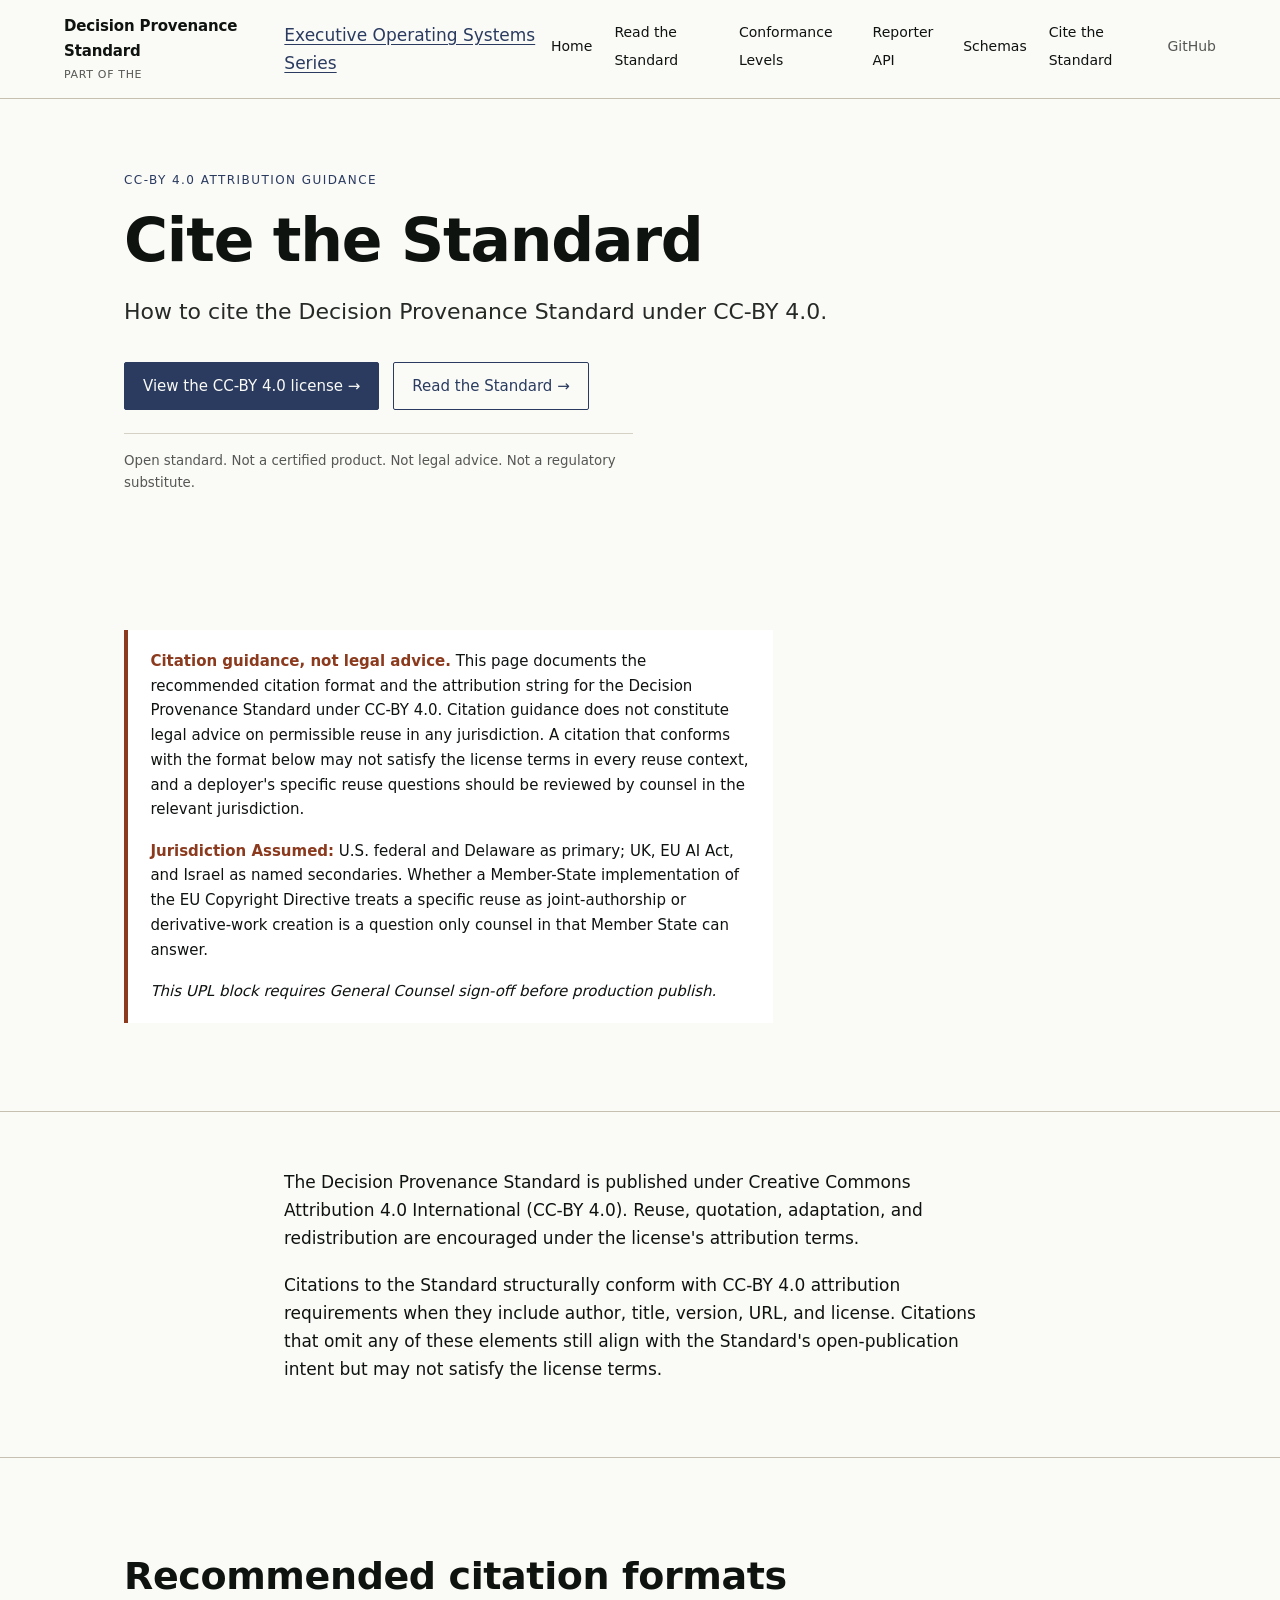
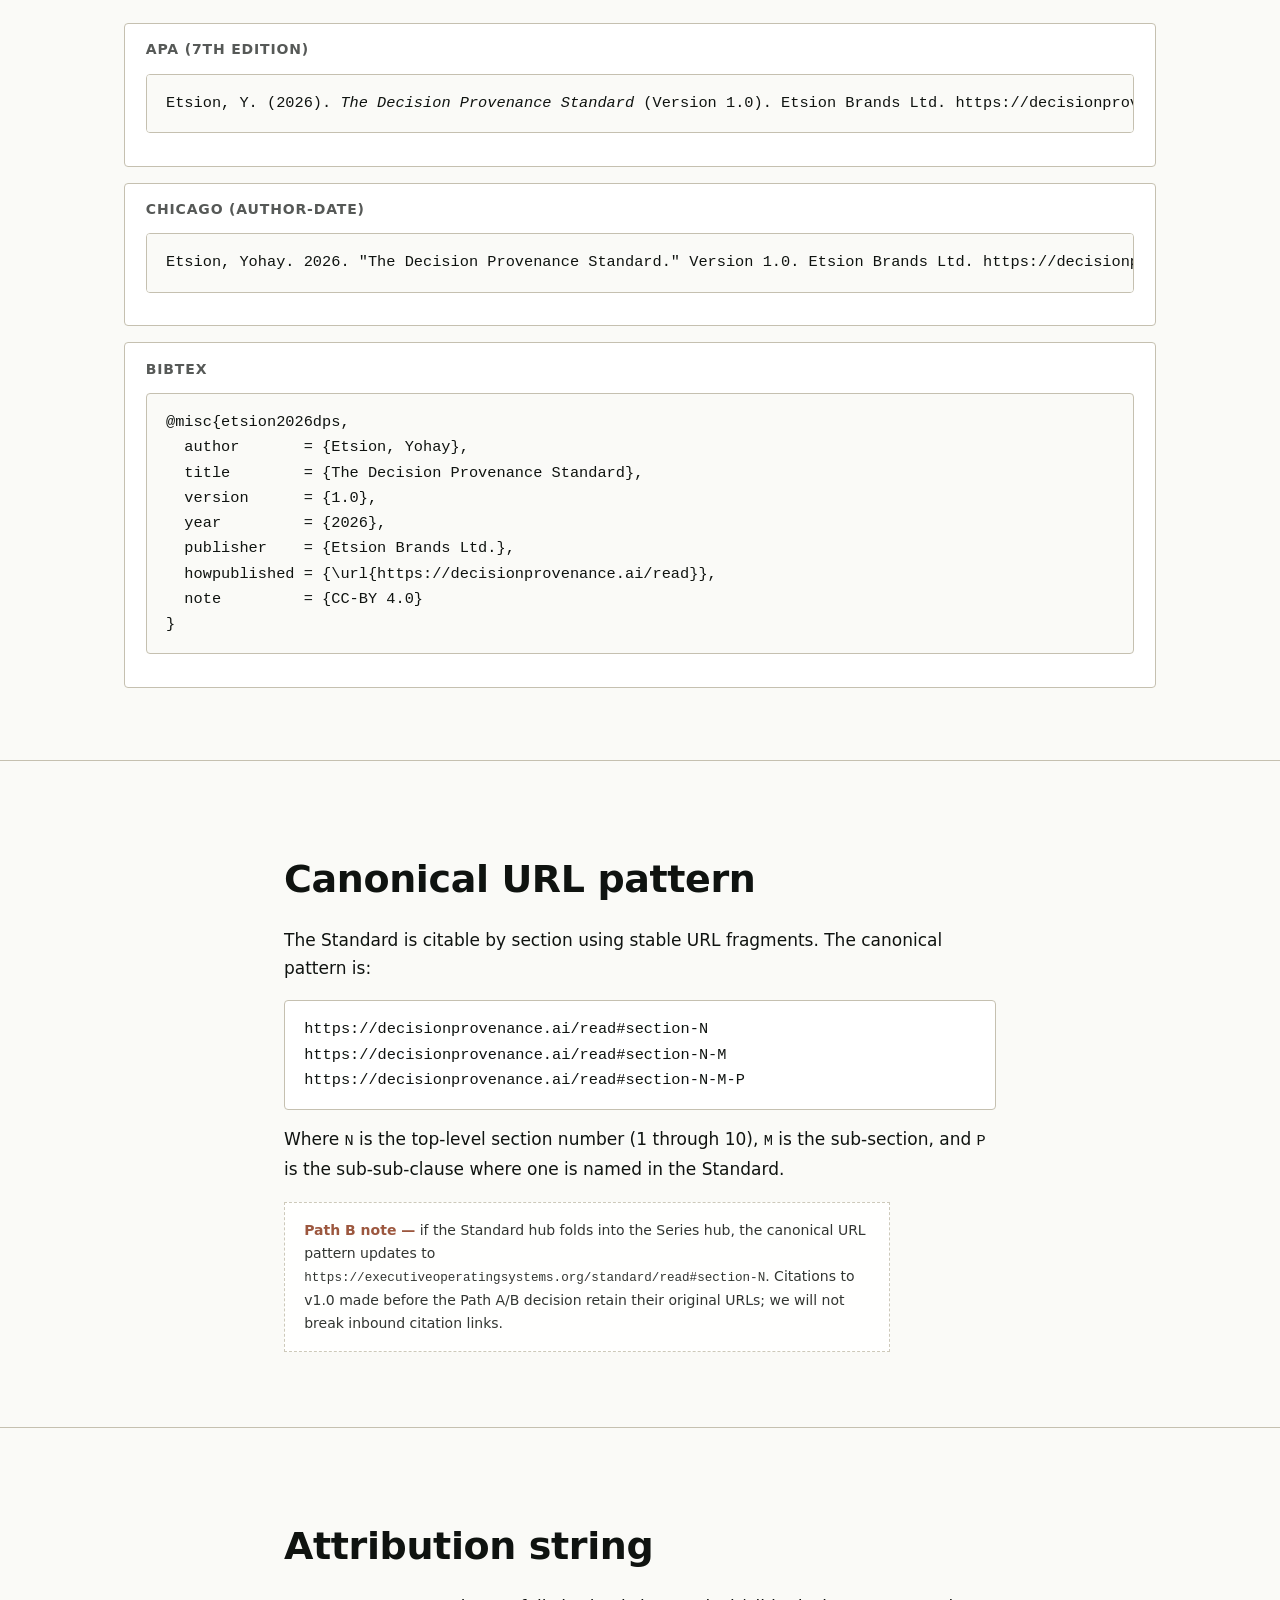
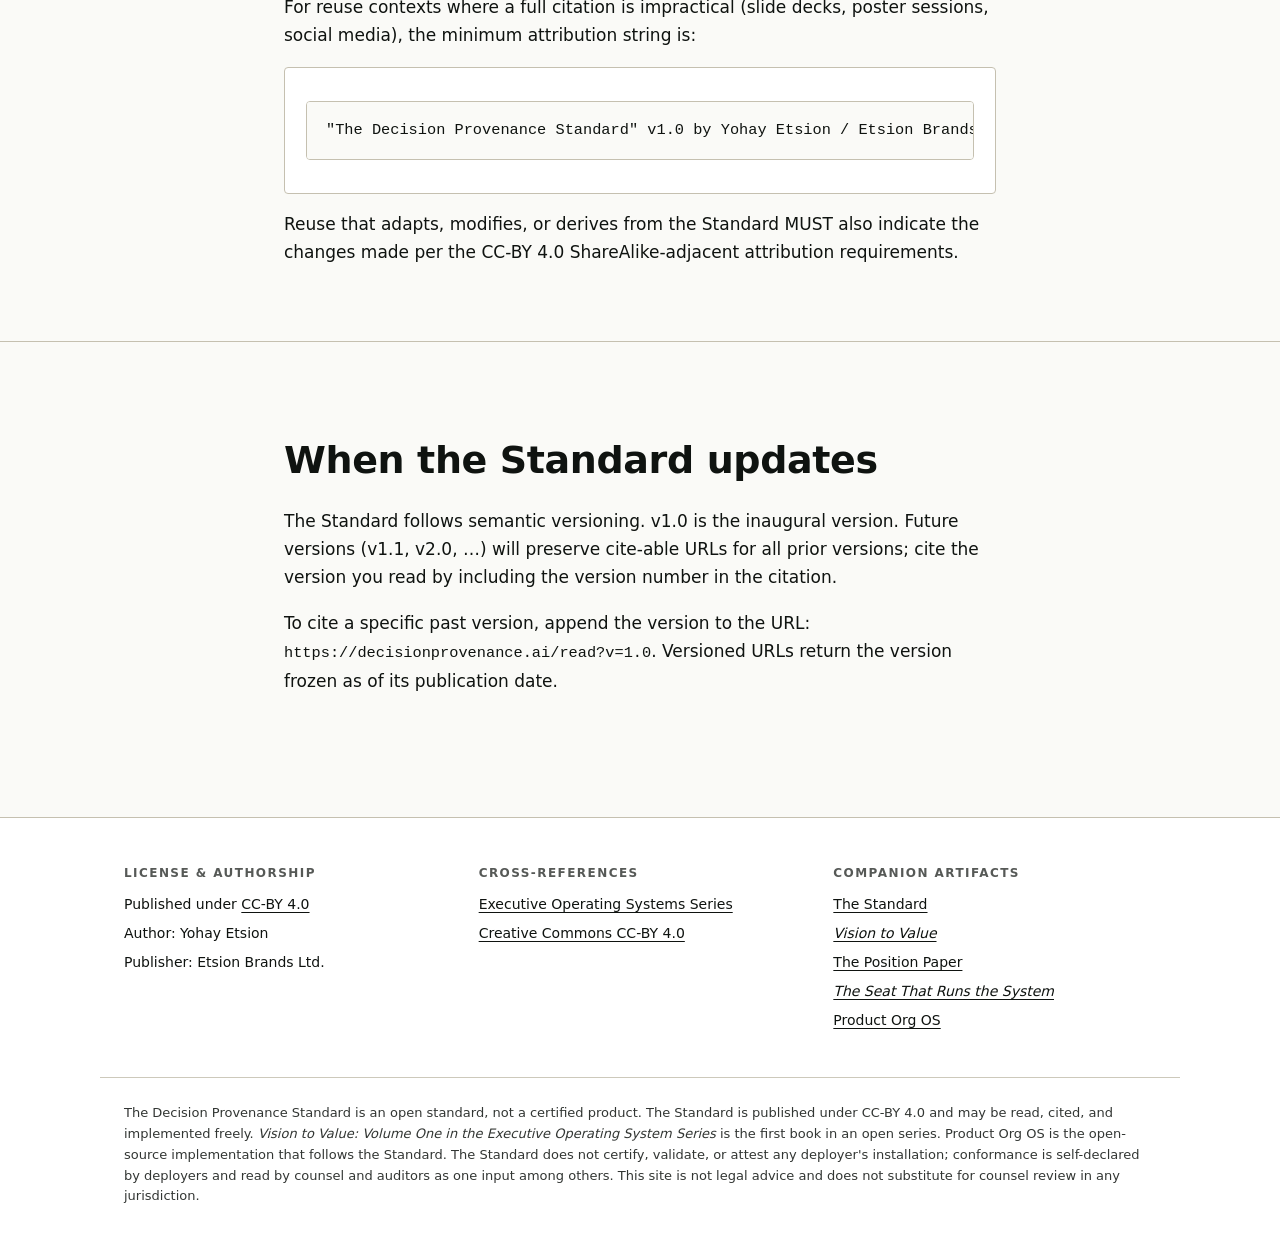
==== cite.html @ 7a7ec43e "F.2 draft v1 — Wave 2 build for HTML-draft-review gate" ====
<!doctype html>
<html lang="en">
<head>
<meta charset="utf-8">
<meta name="viewport" content="width=device-width,initial-scale=1">
<title>Cite the Standard &mdash; Decision Provenance Standard</title>
<meta name="description" content="How to cite the Decision Provenance Standard under CC-BY 4.0.">
<link rel="stylesheet" href="css/design-system.css">
</head>
<body data-site="f2" class="no-js">
<script>document.body.classList.remove('no-js');</script>

<nav class="topnav" aria-label="Primary">
  <div class="topnav__inner">
    <a class="topnav__brand" href="./index.html">
      <strong>Decision Provenance Standard</strong>
      <span class="sister-rule">Part of the <a href="https://yohayetsion.github.io/eos-draft/index.html">Executive Operating Systems Series</a></span>
    </a>
    <button class="topnav__toggle" aria-expanded="false" aria-controls="navlist" onclick="document.getElementById('navlist').classList.toggle('is-open');this.setAttribute('aria-expanded',this.getAttribute('aria-expanded')==='true'?'false':'true');">Menu</button>
    <ul class="topnav__list" id="navlist">
      <li><a href="./index.html">Home</a></li>
      <li><a href="./read.html">Read the Standard</a></li>
      <li><a href="./conformance-levels.html">Conformance Levels</a></li>
      <li><a href="./reporter-api.html">Reporter API</a></li>
      <li><a href="./schemas.html">Schemas</a></li>
      <li><a href="./cite.html">Cite the Standard</a></li>
      <li class="gh"><a href="https://github.com/yohayetsion/product-org-os" rel="noopener" target="_blank">GitHub</a></li>
    </ul>
  </div>
</nav>

<header class="hero">
  <div class="container">
    <div class="hero__kicker">CC-BY 4.0 attribution guidance</div>
    <h1>Cite the Standard</h1>
    <p class="hero__sub">How to cite the Decision Provenance Standard under CC-BY 4.0.</p>
    <div class="hero__cta">
      <a class="btn" href="https://creativecommons.org/licenses/by/4.0/" rel="license noopener" target="_blank">View the CC-BY 4.0 license &rarr;</a>
      <a class="btn btn--ghost" href="./read.html">Read the Standard &rarr;</a>
    </div>
    <p class="hero__adjacency">Open standard. Not a certified product. Not legal advice. Not a regulatory substitute.</p>
  </div>
</header>

<section>
  <div class="container">
    <div class="upl-block">
      <p><strong>Citation guidance, not legal advice.</strong> This page documents the recommended citation format and the attribution string for the Decision Provenance Standard under CC-BY 4.0. Citation guidance does not constitute legal advice on permissible reuse in any jurisdiction. A citation that conforms with the format below may not satisfy the license terms in every reuse context, and a deployer's specific reuse questions should be reviewed by counsel in the relevant jurisdiction.</p>
      <p><strong>Jurisdiction Assumed:</strong> U.S. federal and Delaware as primary; UK, EU AI Act, and Israel as named secondaries. Whether a Member-State implementation of the EU Copyright Directive treats a specific reuse as joint-authorship or derivative-work creation is a question only counsel in that Member State can answer.</p>
      <p><em>This UPL block requires General Counsel sign-off before production publish.</em></p>
    </div>
  </div>
</section>

<section>
  <div class="container container--narrow">
    <p>The Decision Provenance Standard is published under Creative Commons Attribution 4.0 International (CC-BY 4.0). Reuse, quotation, adaptation, and redistribution are encouraged under the license's attribution terms.</p>
    <p>Citations to the Standard structurally conform with CC-BY 4.0 attribution requirements when they include author, title, version, URL, and license. Citations that omit any of these elements still align with the Standard's open-publication intent but may not satisfy the license terms.</p>
  </div>
</section>

<section>
  <div class="container">
    <h2>Recommended citation formats</h2>

    <div class="cite-block">
      <h4>APA (7th edition)</h4>
      <pre>Etsion, Y. (2026). <em>The Decision Provenance Standard</em> (Version 1.0). Etsion Brands Ltd. https://decisionprovenance.ai/read</pre>
    </div>

    <div class="cite-block">
      <h4>Chicago (Author-Date)</h4>
      <pre>Etsion, Yohay. 2026. "The Decision Provenance Standard." Version 1.0. Etsion Brands Ltd. https://decisionprovenance.ai/read.</pre>
    </div>

    <div class="cite-block">
      <h4>BibTeX</h4>
      <pre>@misc{etsion2026dps,
  author       = {Etsion, Yohay},
  title        = {The Decision Provenance Standard},
  version      = {1.0},
  year         = {2026},
  publisher    = {Etsion Brands Ltd.},
  howpublished = {\url{https://decisionprovenance.ai/read}},
  note         = {CC-BY 4.0}
}</pre>
    </div>
  </div>
</section>

<section>
  <div class="container container--narrow">
    <h2>Canonical URL pattern</h2>
    <p>The Standard is citable by section using stable URL fragments. The canonical pattern is:</p>
    <pre class="mono">https://decisionprovenance.ai/read#section-N
https://decisionprovenance.ai/read#section-N-M
https://decisionprovenance.ai/read#section-N-M-P</pre>
    <p>Where <span class="mono">N</span> is the top-level section number (1 through 10), <span class="mono">M</span> is the sub-section, and <span class="mono">P</span> is the sub-sub-clause where one is named in the Standard.</p>
    <p class="placeholder"><strong>Path B note &mdash;</strong> if the Standard hub folds into the Series hub, the canonical URL pattern updates to <span class="mono">https://executiveoperatingsystems.org/standard/read#section-N</span>. Citations to v1.0 made before the Path A/B decision retain their original URLs; we will not break inbound citation links.</p>
  </div>
</section>

<section>
  <div class="container container--narrow">
    <h2>Attribution string</h2>
    <p>For reuse contexts where a full citation is impractical (slide decks, poster sessions, social media), the minimum attribution string is:</p>
    <div class="cite-block">
      <pre>"The Decision Provenance Standard" v1.0 by Yohay Etsion / Etsion Brands Ltd., licensed under CC-BY 4.0. https://decisionprovenance.ai/read</pre>
    </div>
    <p>Reuse that adapts, modifies, or derives from the Standard MUST also indicate the changes made per the CC-BY 4.0 ShareAlike-adjacent attribution requirements.</p>
  </div>
</section>

<section>
  <div class="container container--narrow">
    <h2>When the Standard updates</h2>
    <p>The Standard follows semantic versioning. v1.0 is the inaugural version. Future versions (v1.1, v2.0, &hellip;) will preserve cite-able URLs for all prior versions; cite the version you read by including the version number in the citation.</p>
    <p>To cite a specific past version, append the version to the URL: <span class="mono">https://decisionprovenance.ai/read?v=1.0</span>. Versioned URLs return the version frozen as of its publication date.</p>
  </div>
</section>

<footer class="footer">
  <div class="footer__cols">
    <div>
      <h4>License &amp; Authorship</h4>
      <ul>
        <li>Published under <a href="https://creativecommons.org/licenses/by/4.0/" rel="license noopener" target="_blank">CC-BY 4.0</a></li>
        <li>Author: Yohay Etsion</li>
        <li>Publisher: Etsion Brands Ltd.</li>
      </ul>
    </div>
    <div>
      <h4>Cross-References</h4>
      <ul>
        <li><a href="https://yohayetsion.github.io/eos-draft/index.html">Executive Operating Systems Series</a></li>
        <li><a href="https://creativecommons.org/licenses/by/4.0/" rel="license noopener" target="_blank">Creative Commons CC-BY 4.0</a></li>
      </ul>
    </div>
    <div>
      <h4>Companion Artifacts</h4>
      <ul>
        <li><a href="./read.html">The Standard</a></li>
        <li><a href="https://yohayetsion.github.io/eos-draft/volume-one.html"><em class="title">Vision to Value</em></a></li>
        <li><a href="https://yohayetsion.github.io/eos-draft/position-paper.html">The Position Paper</a></li>
        <li><a href="https://yohayetsion.github.io/eos-draft/manifesto.html"><em class="title">The Seat That Runs the System</em></a></li>
        <li><a href="https://yohayetsion.github.io/eos-draft/the-os.html">Product Org OS</a></li>
      </ul>
    </div>
  </div>
  <p class="footer__boilerplate">
    The Decision Provenance Standard is an open standard, not a certified product. The Standard is published under CC-BY 4.0 and may be read, cited, and implemented freely. <em class="title">Vision to Value: Volume One in the Executive Operating System Series</em> is the first book in an open series. Product Org OS is the open-source implementation that follows the Standard. The Standard does not certify, validate, or attest any deployer's installation; conformance is self-declared by deployers and read by counsel and auditors as one input among others. This site is not legal advice and does not substitute for counsel review in any jurisdiction.
  </p>
</footer>

</body>
</html>
---- css/design-system.css ----
/* =========================================================================
   Executive Operating Systems Series + Decision Provenance Standard
   Shared Design System — F.1 (Series hub) + F.2 (Standard hub)
   Version: v1 draft (2026-04-30)
   Owner: Frontend Dev / Design Director
   Locked spec: F.1-F.2-page-copy-framework-2026-04-30.md §1
   ========================================================================= */

/* ----- 1. Reset + base ---------------------------------------------------- */
*, *::before, *::after { box-sizing: border-box; }
html { -webkit-text-size-adjust: 100%; scroll-behavior: smooth; }
body {
  margin: 0;
  font-family: "Inter", "Helvetica Neue", system-ui, -apple-system, sans-serif;
  font-size: 17px;
  line-height: 1.65;
  color: var(--ink);
  background: var(--bg);
  -webkit-font-smoothing: antialiased;
  -moz-osx-font-smoothing: grayscale;
}
img { max-width: 100%; height: auto; display: block; }
a { color: var(--accent); text-decoration: underline; text-underline-offset: 3px; }
a:hover { text-decoration-thickness: 2px; }
hr { border: 0; border-top: 1px solid var(--muted); margin: 2.5rem 0; }

/* ----- 2. Tokens ---------------------------------------------------------- */
:root {
  --bg: #FAFAF7;
  --ink: #0F1310;
  --muted: #C5C0B0;
  --warning: #8B3A1E;
  --accent: #1F4D3A;       /* F.1 default — slate green */
  --accent-soft: #1F4D3A14; /* 8% */
  --max-measure: 68ch;
}
body[data-site="f2"] {
  --accent: #2A3B5F;       /* F.2 — slate blue */
  --accent-soft: #2A3B5F14;
}

/* ----- 3. Typography ------------------------------------------------------ */
h1, h2, h3, h4 { font-weight: 600; letter-spacing: -0.01em; line-height: 1.2; margin: 0 0 0.6em; }
h1 { font-size: clamp(36px, 5vw, 60px); letter-spacing: -0.02em; }
h2 { font-size: clamp(28px, 3.4vw, 38px); margin-top: 2.5rem; }
h3 { font-size: clamp(20px, 2vw, 24px); margin-top: 1.8rem; }
p  { max-width: var(--max-measure); margin: 0 0 1.1em; }
small { font-size: 0.85em; }
code, pre, .mono {
  font-family: "JetBrains Mono", "IBM Plex Mono", ui-monospace, SFMono-Regular, monospace;
  font-size: 0.9em;
}
pre {
  background: #FFFFFF;
  border: 1px solid var(--muted);
  padding: 1rem 1.2rem;
  overflow-x: auto;
  border-radius: 4px;
}
em.title { font-style: italic; }

/* ----- 4. Layout ---------------------------------------------------------- */
.container { width: 100%; max-width: 1080px; margin: 0 auto; padding: 0 24px; }
.container--narrow { max-width: 760px; }
section { padding: 3.5rem 0; border-bottom: 1px solid var(--muted); }
section:last-of-type { border-bottom: 0; }

/* ----- 5. Top nav --------------------------------------------------------- */
.topnav {
  position: sticky; top: 0; z-index: 50;
  background: var(--bg);
  border-bottom: 1px solid var(--muted);
}
.topnav__inner {
  display: flex; align-items: center; justify-content: space-between;
  padding: 14px 24px; max-width: 1200px; margin: 0 auto;
}
.topnav__brand {
  display: flex; flex-direction: column; gap: 2px;
  text-decoration: none; color: var(--ink);
}
.topnav__brand strong { font-size: 15px; letter-spacing: -0.01em; }
.topnav__brand .sister-rule {
  font-size: 11px; color: var(--ink); opacity: 0.7;
  text-transform: uppercase; letter-spacing: 0.06em;
}
.topnav__brand .sister-rule a { color: inherit; text-decoration: none; border-bottom: 1px dotted var(--muted); }
.topnav__list { display: flex; gap: 22px; align-items: center; list-style: none; margin: 0; padding: 0; }
.topnav__list a { color: var(--ink); text-decoration: none; font-size: 14px; }
.topnav__list a:hover { color: var(--accent); }
.topnav__list .gh { font-size: 12px; opacity: 0.7; }
.topnav__toggle { display: none; background: none; border: 1px solid var(--muted); padding: 6px 10px; font: inherit; cursor: pointer; }
@media (max-width: 768px) {
  .topnav__list { display: none; flex-direction: column; gap: 14px; padding: 14px 24px; background: var(--bg); border-top: 1px solid var(--muted); width: 100%; }
  .topnav__list.is-open { display: flex; }
  .topnav__toggle { display: block; }
  .topnav__inner { flex-wrap: wrap; }
}

/* ----- 6. Hero ------------------------------------------------------------ */
.hero { padding: 4.5rem 0 3rem; }
.hero__kicker { font-size: 12px; letter-spacing: 0.12em; text-transform: uppercase; color: var(--accent); margin-bottom: 14px; }
.hero h1 { margin-bottom: 18px; }
.hero__sub { font-size: clamp(18px, 2vw, 22px); max-width: 56ch; color: var(--ink); opacity: 0.9; margin-bottom: 1.4em; }
.hero__adjacency {
  font-size: 10pt;
  color: var(--ink);
  opacity: 0.7;
  margin: 1.4rem 0 0;
  padding-top: 1rem;
  border-top: 1px solid var(--muted);
  max-width: 60ch;
}
.hero__cta { display: flex; flex-wrap: wrap; gap: 14px; margin-top: 1.6rem; }

/* ----- 7. Buttons --------------------------------------------------------- */
.btn {
  display: inline-flex; align-items: center; gap: 8px;
  padding: 11px 18px;
  font-size: 15px; font-weight: 500;
  text-decoration: none;
  border-radius: 2px;
  border: 1px solid var(--accent);
  background: var(--accent);
  color: var(--bg);
}
.btn:hover { filter: brightness(1.1); }
.btn--ghost { background: transparent; color: var(--accent); }
.btn--ghost:hover { background: var(--accent-soft); }

/* ----- 8. Cards / grids --------------------------------------------------- */
.card-grid { display: grid; grid-template-columns: repeat(auto-fit, minmax(260px, 1fr)); gap: 18px; }
.card {
  border: 1px solid var(--muted);
  background: #FFFFFF;
  padding: 22px 22px 24px;
  border-radius: 4px;
  display: flex; flex-direction: column; gap: 8px;
}
.card h3 { margin-top: 0; }
.card p { margin: 0; font-size: 15px; opacity: 0.9; }
.card a { font-size: 14px; margin-top: auto; padding-top: 8px; }

/* ----- 9. UPL block (page-specific, F.2 GC sign-off surfaces) ------------- */
.upl-block {
  border-left: 4px solid var(--warning);
  background: #FFFFFF;
  padding: 1.2rem 1.4rem;
  margin: 2rem 0;
  font-size: 15px;
  max-width: var(--max-measure);
}
.upl-block strong { color: var(--warning); }
.upl-block p:last-child { margin-bottom: 0; }

/* ----- 10. Two-column block ---------------------------------------------- */
.cols2 { display: grid; grid-template-columns: 1fr 1fr; gap: 32px; }
@media (max-width: 768px) { .cols2 { grid-template-columns: 1fr; } }

/* ----- 11. TOC sidebar (F.2 /read) --------------------------------------- */
.with-toc { display: grid; grid-template-columns: 240px 1fr; gap: 48px; align-items: start; }
.toc { position: sticky; top: 80px; font-size: 14px; max-height: calc(100vh - 100px); overflow-y: auto; }
.toc h4 { font-size: 12px; letter-spacing: 0.12em; text-transform: uppercase; opacity: 0.7; margin-bottom: 10px; }
.toc ul { list-style: none; padding: 0; margin: 0; }
.toc li { margin-bottom: 6px; }
.toc a { color: var(--ink); text-decoration: none; opacity: 0.85; }
.toc a:hover { color: var(--accent); }
@media (max-width: 1024px) {
  .with-toc { grid-template-columns: 1fr; }
  .toc { position: static; max-height: none; border-bottom: 1px solid var(--muted); padding-bottom: 1rem; margin-bottom: 1.5rem; }
}

/* ----- 12. Schema / API blocks ------------------------------------------- */
.schema-card { border: 1px solid var(--muted); background: #FFFFFF; padding: 18px 20px; margin-bottom: 14px; border-radius: 4px; }
.schema-card h3 { margin-top: 0; }
.schema-card .meta { font-size: 13px; opacity: 0.75; margin-bottom: 8px; }
.schema-card details { margin-top: 10px; }
.schema-card summary { cursor: pointer; font-size: 14px; }

/* ----- 13. Citation block ------------------------------------------------ */
.cite-block {
  background: #FFFFFF;
  border: 1px solid var(--muted);
  padding: 1.1rem 1.3rem;
  border-radius: 4px;
  margin: 1rem 0;
}
.cite-block h4 { margin-top: 0; font-size: 14px; letter-spacing: 0.06em; text-transform: uppercase; opacity: 0.7; }
.cite-block pre { background: #FAFAF7; }

/* ----- 14. Footer -------------------------------------------------------- */
.footer { background: #FFFFFF; border-top: 1px solid var(--muted); padding: 3rem 0 2.4rem; margin-top: 3rem; }
.footer__cols { display: grid; grid-template-columns: repeat(3, 1fr); gap: 32px; max-width: 1080px; margin: 0 auto; padding: 0 24px; }
.footer__cols h4 { font-size: 12px; letter-spacing: 0.12em; text-transform: uppercase; opacity: 0.7; margin-bottom: 12px; }
.footer__cols ul { list-style: none; padding: 0; margin: 0; }
.footer__cols li { margin-bottom: 6px; font-size: 14px; }
.footer__cols a { color: var(--ink); }
.footer__boilerplate {
  max-width: 1080px;
  margin: 2.4rem auto 0;
  padding: 1.6rem 24px 0;
  border-top: 1px solid var(--muted);
  font-size: 13px;
  opacity: 0.85;
  line-height: 1.6;
}
@media (max-width: 768px) { .footer__cols { grid-template-columns: 1fr; } }

/* ----- 15. Misc ---------------------------------------------------------- */
.tag { display: inline-block; font-size: 11px; letter-spacing: 0.1em; text-transform: uppercase; padding: 3px 8px; border: 1px solid var(--muted); border-radius: 2px; opacity: 0.85; }
.placeholder {
  border: 1px dashed var(--muted);
  background: #FFFFFF;
  padding: 1rem 1.2rem;
  margin: 1.2rem 0;
  font-size: 14px;
  opacity: 0.85;
}
.placeholder strong { color: var(--warning); }
ul, ol { padding-left: 1.4em; }
li { margin-bottom: 0.4em; }

/* ----- 16. Mobile nav script hook ---------------------------------------- */
.no-js .topnav__toggle { display: none; }
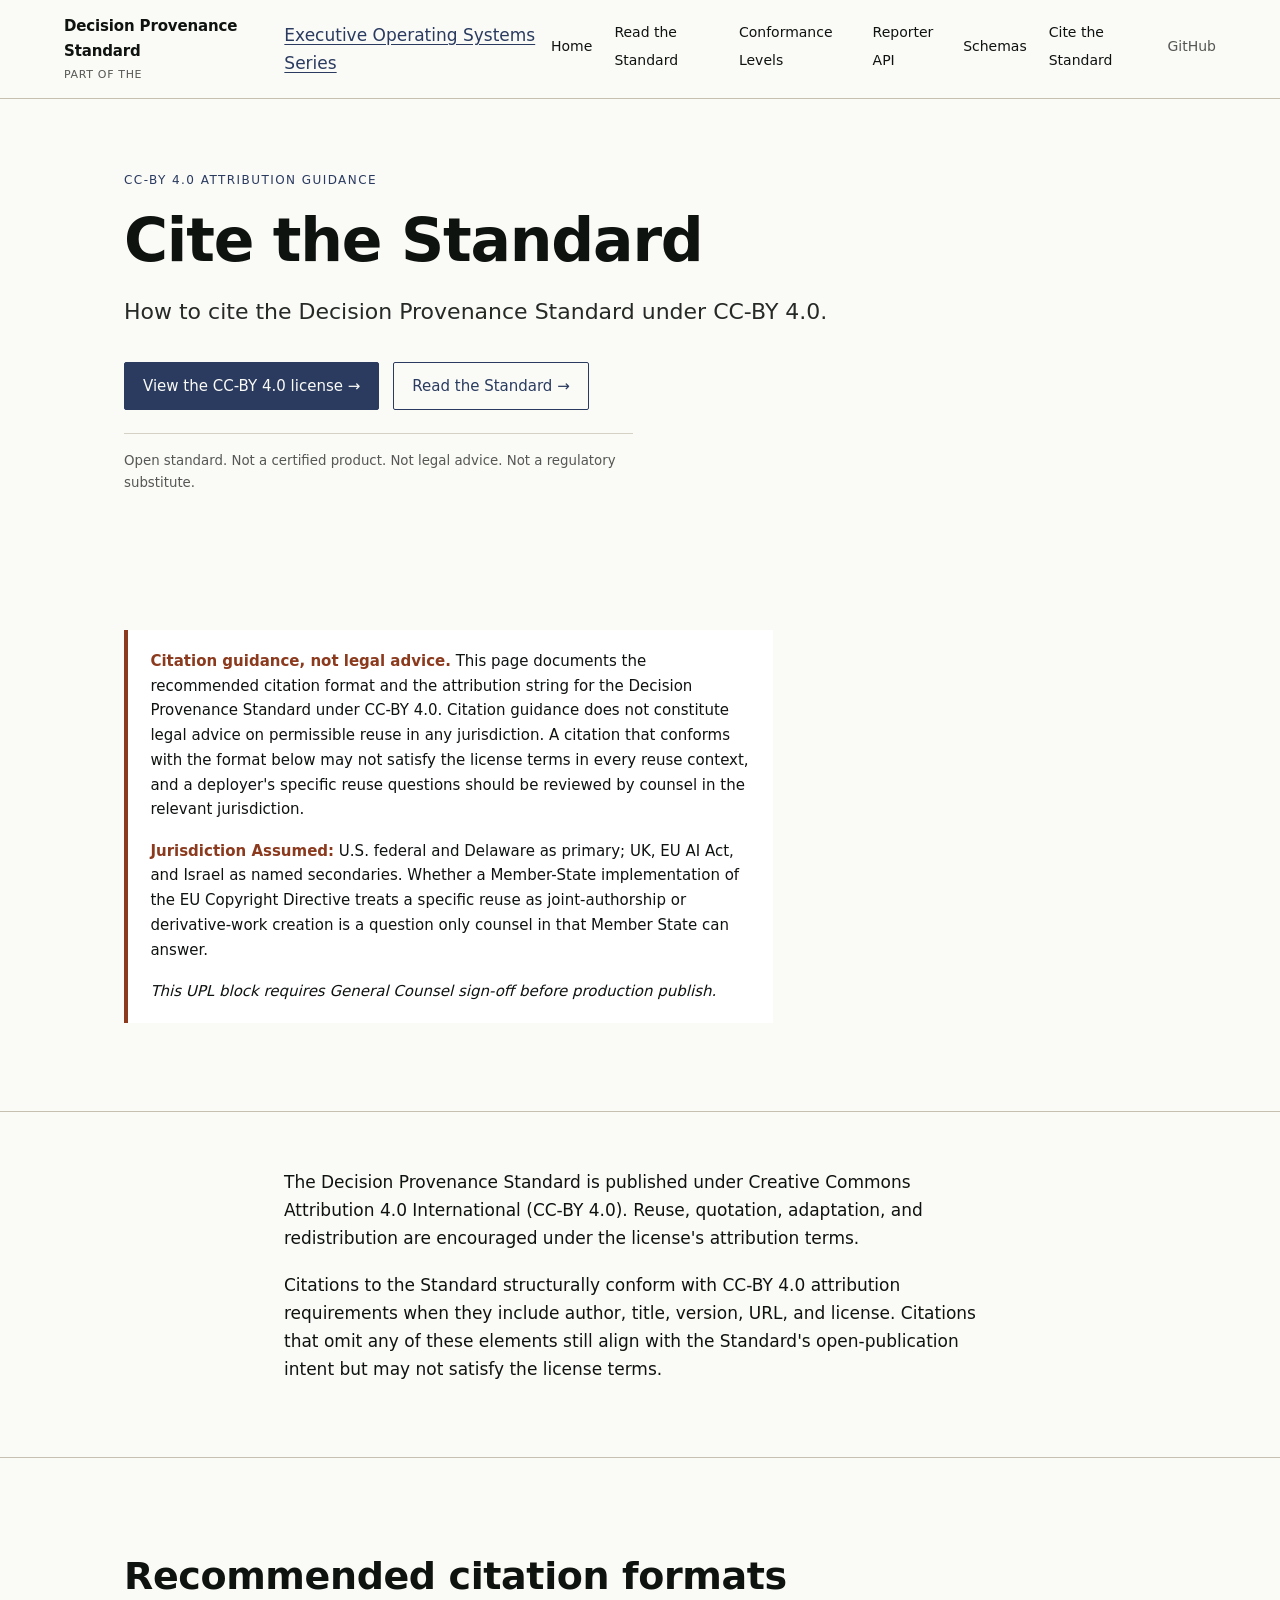
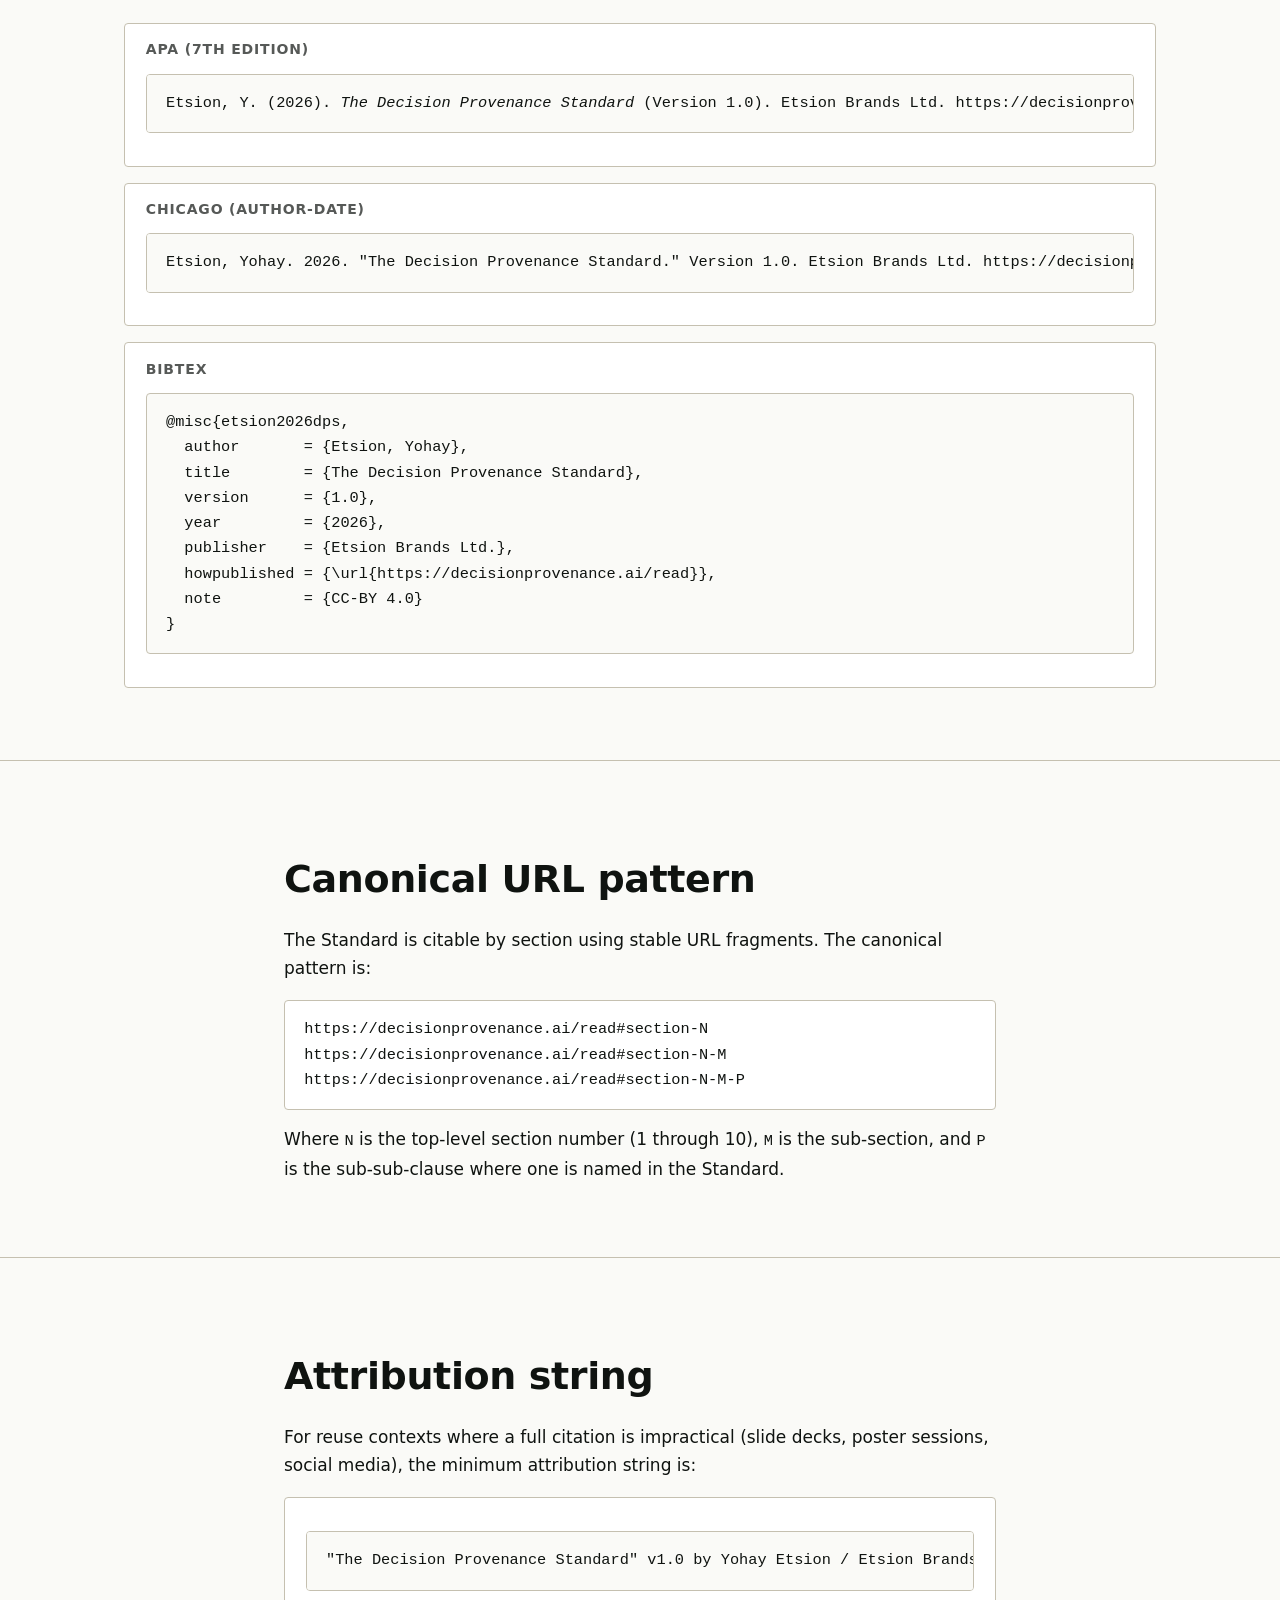
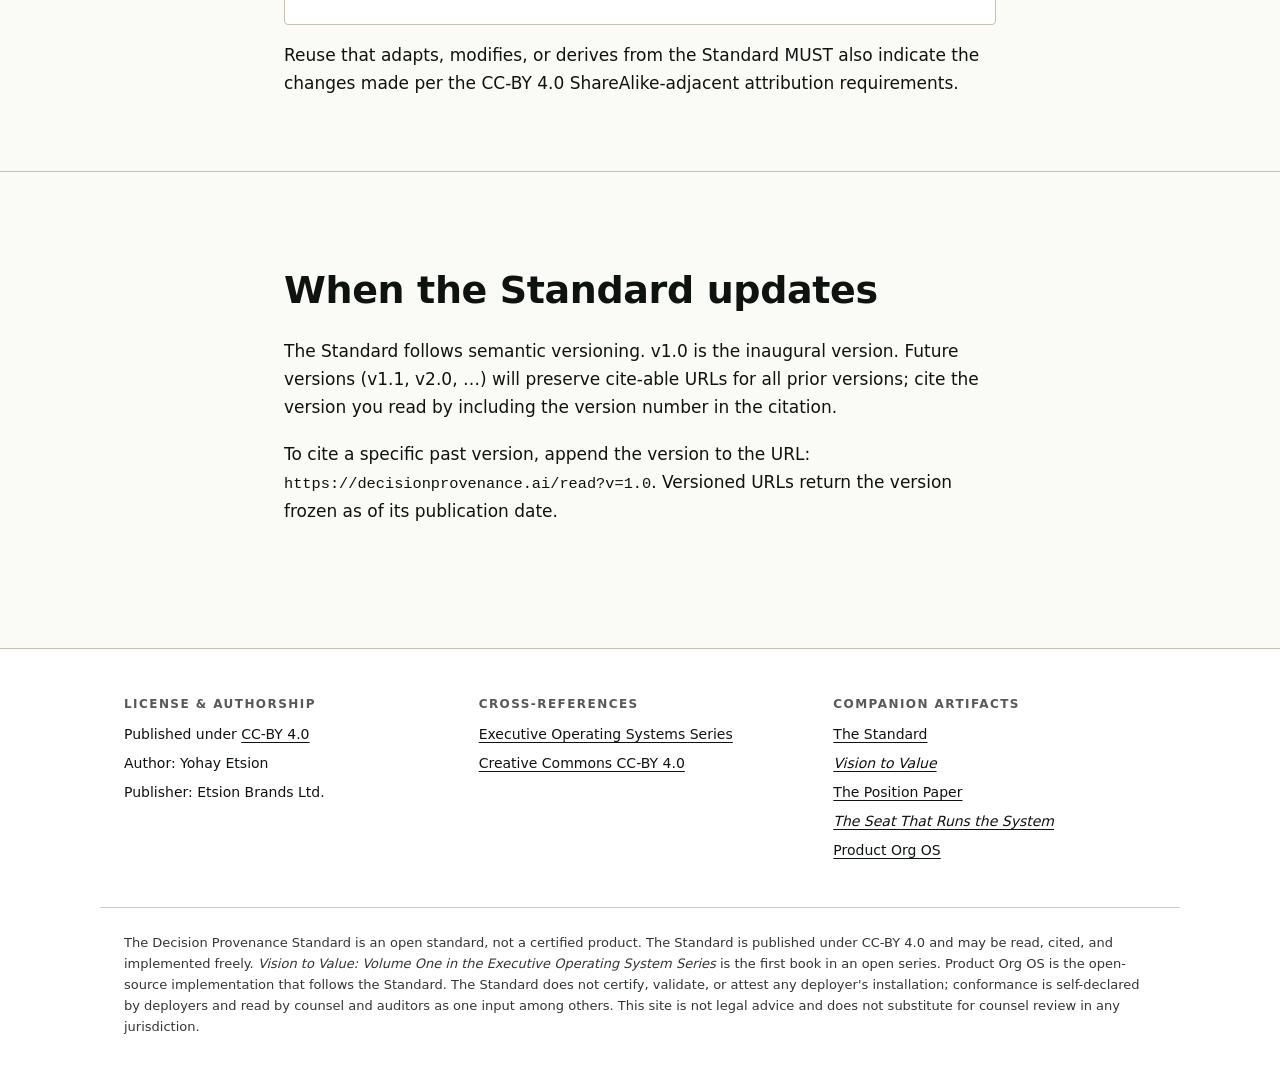
==== commit 2df42d71: "Apply PMM-Dir fixes: J.1 mirror block + launch swaps + memo strip - J.1 Surface 3: fold standard-mir" ====
--- a/cite.html
+++ b/cite.html
@@ -96,7 +96,6 @@
 https://decisionprovenance.ai/read#section-N-M
 https://decisionprovenance.ai/read#section-N-M-P</pre>
     <p>Where <span class="mono">N</span> is the top-level section number (1 through 10), <span class="mono">M</span> is the sub-section, and <span class="mono">P</span> is the sub-sub-clause where one is named in the Standard.</p>
-    <p class="placeholder"><strong>Path B note &mdash;</strong> if the Standard hub folds into the Series hub, the canonical URL pattern updates to <span class="mono">https://executiveoperatingsystems.org/standard/read#section-N</span>. Citations to v1.0 made before the Path A/B decision retain their original URLs; we will not break inbound citation links.</p>
   </div>
 </section>
 
--- a/css/design-system.css
+++ b/css/design-system.css
@@ -222,3 +222,42 @@
 
 /* ----- 16. Mobile nav script hook ---------------------------------------- */
 .no-js .topnav__toggle { display: none; }
+
+/* ----- 17. J.1 routing surfaces (decision-tree, book-scope, mirror) ------- */
+/* Decision-tree-block — F.1 home, 4-card 2x2 grid */
+.decision-tree-block { background: var(--accent-soft); border-top: 1px solid var(--muted); border-bottom: 1px solid var(--muted); }
+.card-grid--four { grid-template-columns: repeat(2, 1fr); gap: 22px; }
+@media (max-width: 768px) { .card-grid--four { grid-template-columns: 1fr; } }
+.card--seat { background: #FFFFFF; padding: 24px; }
+.card--seat .seat-label {
+  display: inline-block; font-size: 11px; font-weight: 600; letter-spacing: 0.12em;
+  text-transform: uppercase; color: var(--accent); opacity: 0.85; margin-bottom: 6px;
+}
+.card--seat h3 { margin: 0 0 0.8em; font-size: 18px; }
+.card--seat p { font-size: 15px; margin-bottom: 0.7em; }
+.card--seat p strong { font-weight: 600; }
+.card--seat .seat-cta { margin-top: 0.8em; padding-top: 0; font-size: 14px; }
+.card--seat .seat-cta a { color: var(--accent); text-decoration: underline; text-underline-offset: 3px; }
+
+/* Book-scope-block — F.1 volume-one */
+.book-scope-block { background: var(--accent-soft); border-bottom: 1px solid var(--muted); }
+.book-scope-block p { font-size: 17px; }
+
+/* Standard-mirror-block — F.2 home */
+.standard-mirror-block { background: var(--accent-soft); border-bottom: 1px solid var(--muted); }
+.standard-mirror-block p { font-size: 17px; }
+
+/* Hero CTA visual lowering — Decision 10(b): F.1 home only, lower prominence
+   of hero CTAs so decision-tree-block dominates first viewport */
+.hero--lowered .hero__cta { margin-top: 1rem; }
+.hero--lowered .btn {
+  padding: 8px 14px;
+  font-size: 13px;
+  font-weight: 400;
+  border: 1px solid var(--muted);
+  background: transparent;
+  color: var(--ink);
+  opacity: 0.75;
+}
+.hero--lowered .btn:hover { opacity: 1; filter: none; background: var(--accent-soft); border-color: var(--accent); }
+.hero--lowered .btn--ghost { background: transparent; }
